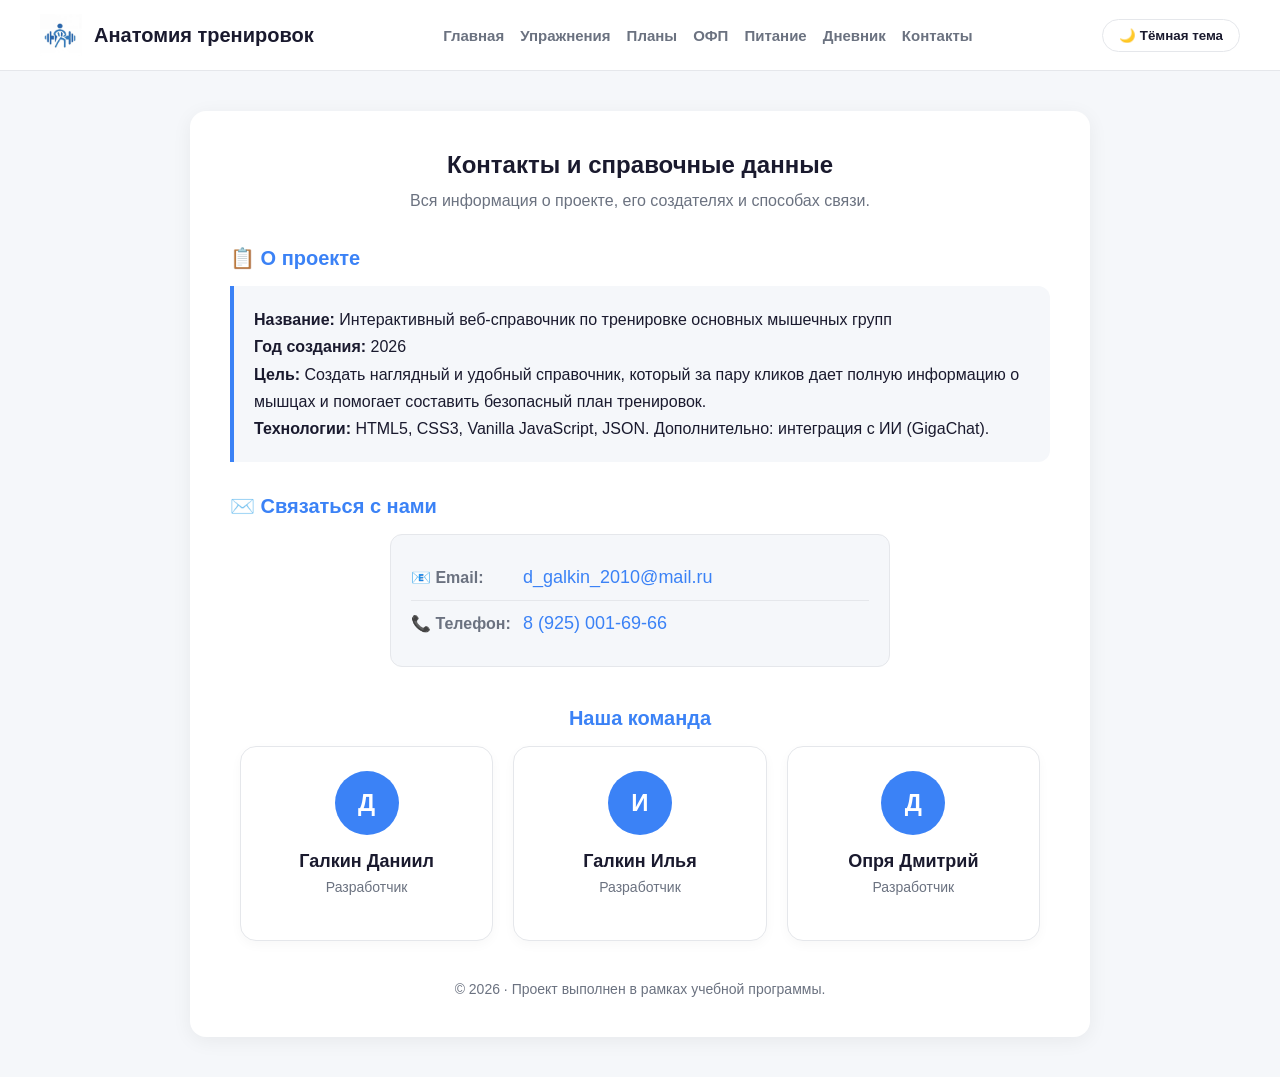
==== contacts.html @ df528e61 "Проект" ====
<!DOCTYPE html>
<html lang="ru">
<head>
  <meta charset="UTF-8">
  <meta name="viewport" content="width=device-width, initial-scale=1.0">
  <title>Контакты и справочные данные</title>
  <link rel="icon" type="image/png" href="images/logo.png">
  <link rel="stylesheet" href="style.css">
</head>
<body>
  <header class="site-header">
    <div class="header-inner">
      <a href="index.html" class="logo">
        <img src="images/logo.png" alt="Логотип" class="logo-img">
        <span>Анатомия тренировок</span>
      </a>
      <nav class="main-nav">
        <a href="index.html">Главная</a>
        <a href="exercises.html">Упражнения</a>
        <a href="plans.html">Планы</a>
        <a href="training.html">ОФП</a>
        <a href="nutrition.html">Питание</a>
        <a href="diary.html">Дневник</a>
        <a href="contacts.html">Контакты</a>
      </nav>
      <button id="theme-toggle" class="theme-btn">🌙 Тёмная тема</button>
    </div>
  </header>

  <section class="section">
    <div class="section-inner content-page" style="max-width: 900px;">
      <h1 style="text-align: center; margin-bottom: 8px;">Контакты и справочные данные</h1>
      <p style="text-align: center; color: var(--text-muted); margin-bottom: 32px;">
        Вся информация о проекте, его создателях и способах связи.
      </p>

      <!-- БЛОК 1: Справочные данные -->
      <h2 style="color: var(--accent); margin-bottom: 16px;">📋 О проекте</h2>
      <div class="project-info-card" style="margin-bottom: 32px;">
        <p><b>Название:</b> Интерактивный веб-справочник по тренировке основных мышечных групп</p>
        <p><b>Год создания:</b> 2026</p>
        <p><b>Цель:</b> Создать наглядный и удобный справочник, который за пару кликов дает полную информацию о мышцах и помогает составить безопасный план тренировок.</p>
        <p><b>Технологии:</b> HTML5, CSS3, Vanilla JavaScript, JSON. Дополнительно: интеграция с ИИ (GigaChat).</p>
      </div>

      <!-- БЛОК 2: Контакты -->
      <h2 style="color: var(--accent); margin-bottom: 16px;">✉️ Связаться с нами</h2>
      <div class="contact-info-block" style="margin-bottom: 40px;">
        <div class="contact-row">
          <span class="contact-label">📧 Email:</span>
          <a href="mailto:d_galkin_2010@mail.ru" class="contact-value">d_galkin_2010@mail.ru</a>
        </div>
        <div class="contact-row">
          <span class="contact-label">📞 Телефон:</span>
          <a href="tel:+79250016966" class="contact-value">8 (925) 001-69-66</a>
        </div>
      </div>

      <!-- БЛОК 3: Авторы -->
      <h2 style="color: var(--accent); margin-bottom: 16px; text-align: center;">Наша команда</h2>
      <div class="authors-grid" style="margin-bottom: 40px;">
        <div class="author-card">
          <div class="author-avatar">Д</div>
          <h3>Галкин Даниил</h3>
          <p>Разработчик</p>
        </div>
        <div class="author-card">
          <div class="author-avatar">И</div>
          <h3>Галкин Илья</h3>
          <p>Разработчик</p>
        </div>
        <div class="author-card">
          <div class="author-avatar">Д</div>
          <h3>Опря Дмитрий</h3>
          <p>Разработчик</p>
        </div>
      </div>
      
      <div style="text-align: center; color: var(--text-muted); font-size: 14px;">
        © 2026 · Проект выполнен в рамках учебной программы.
      </div>
    </div>
  </section>
  
  <script src="theme.js"></script>
</body>
</html>
---- style.css ----
/* ===== ПЕРЕМЕННЫЕ (Светлая тема) ===== */
:root {
  --bg-color: #f5f7fa; 
  --panel-bg: #ffffff; 
  --text-color: #1a1a2e; 
  --text-muted: #6b7280;
  --border-color: #e5e7eb; 
  --accent: #3b82f6; 
  --header-bg: #ffffff;
}

/* ===== ПЕРЕМЕННЫЕ (Темная тема) ===== */
body.dark-theme {
  --bg-color: #121212; 
  --panel-bg: #1e1e1e; 
  --text-color: #e0e0e0; 
  --text-muted: #9ca3af;
  --border-color: #333333; 
  --header-bg: #1e1e1e;
}

/* ===== БАЗОВЫЕ СБРОСЫ ===== */
* { 
  margin: 0; 
  padding: 0; 
  box-sizing: border-box; 
  transition: background-color 0.3s, color 0.3s; 
}

body { 
  font-family: 'Segoe UI', Tahoma, sans-serif; 
  background-color: var(--bg-color); 
  color: var(--text-color); 
  min-height: 100vh; 
}

a { 
  text-decoration: none; 
  color: var(--accent); 
}

/* ===== ШАПКА И НАВИГАЦИЯ ===== */
.site-header { 
  background-color: var(--header-bg); 
  border-bottom: 1px solid var(--border-color); 
  padding: 14px 24px; 
  position: sticky; 
  top: 0; 
  z-index: 100; 
}

.header-inner { 
  display: flex; 
  justify-content: space-between; 
  align-items: center; 
  max-width: 1200px; 
  margin: 0 auto; 
}

/* Логотип */
.logo { 
  display: flex; 
  align-items: center; 
  gap: 12px; 
  text-decoration: none; 
  font-size: 20px; 
  font-weight: 700; 
  color: var(--text-color); 
  transition: opacity 0.2s; 
}
.logo:hover { opacity: 0.8; }
.logo-img { width: 42px; height: 42px; object-fit: contain; }

.main-nav { display: flex; gap: 16px; align-items: center; }
.main-nav a { color: var(--text-muted); font-weight: 600; font-size: 15px; transition: 0.2s; }
.main-nav a:hover { color: var(--accent); }

.theme-btn { 
  background: none; 
  border: 1px solid var(--border-color); 
  color: var(--text-color); 
  padding: 8px 16px; 
  border-radius: 20px; 
  cursor: pointer; 
  font-weight: 600; 
}
.theme-btn:hover { background: var(--border-color); }

/* ===== ОБЛОЖКА (Hero Section) ===== */
.hero-cover {
  min-height: 85vh;
  display: flex;
  align-items: center;
  justify-content: center;
  text-align: center;
  background: linear-gradient(135deg, var(--bg-color) 0%, var(--panel-bg) 100%);
  padding: 40px 20px;
  position: relative;
  overflow: hidden;
}

.hero-cover-content { position: relative; z-index: 1; max-width: 800px; }
.hero-title { font-size: 52px; font-weight: 800; color: var(--text-color); margin-bottom: 16px; line-height: 1.1; letter-spacing: -1px; }
.hero-quote { font-size: 24px; color: var(--accent); font-style: italic; margin-bottom: 40px; font-weight: 600; max-width: 600px; margin-left: auto; margin-right: auto; }

.hero-btn {
  display: inline-block; padding: 16px 40px; background: var(--accent); color: #fff;
  font-size: 18px; font-weight: 600; text-decoration: none; border-radius: 30px;
  transition: all 0.3s ease; box-shadow: 0 4px 15px rgba(59, 130, 246, 0.4);
}
.hero-btn:hover { transform: translateY(-3px); box-shadow: 0 8px 25px rgba(59, 130, 246, 0.5); background: #2563eb; }

@keyframes float { 0% { transform: translateY(0px); } 50% { transform: translateY(-10px); } 100% { transform: translateY(0px); } }

/* ===== ОБЩИЕ СЕКЦИИ ===== */
.section { padding: 40px 24px; }
.hero { text-align: center; margin-bottom: 24px; }
.hero h1 { font-size: 28px; }

/* ===== ГЛАВНАЯ (Модель) ===== */
.layout { display: flex; gap: 24px; max-width: 1200px; margin: 0 auto; align-items: flex-start; }
.model-section { flex: 0 0 340px; background: var(--panel-bg); padding: 20px; border-radius: 16px; box-shadow: 0 4px 20px rgba(0,0,0,0.06); }
.view-toggle { display: flex; gap: 8px; margin-bottom: 16px; }

.toggle-btn { 
  flex: 1; padding: 10px; border: 2px solid var(--border-color); background: var(--panel-bg); 
  color: var(--text-color); border-radius: 10px; cursor: pointer; font-weight: 600; 
}
.toggle-btn.active { background: var(--accent); border-color: var(--accent); color: #fff; }

.body-svg { width: 100%; max-width: 280px; height: auto; display: block; margin: 0 auto; }
.body-svg.hidden { display: none; }
.body-base { fill: #f1f5f9; stroke: #cbd5e1; stroke-width: 1.5; filter: drop-shadow(0px 2px 4px rgba(0,0,0,0.1)); }
body.dark-theme .body-base { fill: #2a2a2a; stroke: #444; }

/* Мышцы с градиентом */
.muscle { 
  fill: url(#muscleGradient); stroke: #2563eb; stroke-width: 1; cursor: pointer; 
  transition: all 0.2s ease; opacity: 0.9; filter: drop-shadow(0px 1px 2px rgba(0,0,0,0.2));
}
#back-view .muscle { fill: url(#muscleGradientBack); }
.muscle:hover { fill: var(--accent); stroke-width: 2; opacity: 1; transform: scale(1.02); filter: drop-shadow(0px 0px 6px rgba(59, 130, 246, 0.6)); }

/* Панель с инфо */
.info-panel { flex: 1; background: var(--panel-bg); padding: 28px; border-radius: 16px; box-shadow: 0 4px 20px rgba(0,0,0,0.06); min-height: 500px; }
.placeholder { text-align: center; color: var(--text-muted); padding-top: 100px; }
.tabs { display: flex; gap: 6px; margin-top: 20px; border-bottom: 2px solid var(--border-color); }
.tab-btn { padding: 10px; border: none; background: none; cursor: pointer; border-bottom: 3px solid transparent; font-weight: 600; color: var(--text-muted); }
.tab-btn.active { color: var(--accent); border-bottom-color: var(--accent); }

/* ===== СКЕЛЕТОНЫ ===== */
.skeleton { background: linear-gradient(90deg, var(--border-color) 25%, var(--bg-color) 50%, var(--border-color) 75%); background-size: 200% 100%; animation: loading 1.5s infinite; border-radius: 8px; margin-bottom: 12px; }
.skeleton.title { height: 32px; width: 60%; }
.skeleton.text { height: 16px; width: 100%; }
.skeleton.image { height: 140px; width: 100%; }
@keyframes loading { 0% { background-position: 200% 0; } 100% { background-position: -200% 0; } }

/* ===== ВКЛАДКИ (Фишки, спорт, факты) ===== */
.styled-list { list-style: none; padding: 0; margin-bottom: 20px; }
.styled-list li { position: relative; padding-left: 28px; margin-bottom: 10px; line-height: 1.5; color: var(--text-color); }
.styled-list li::before { content: '✓'; position: absolute; left: 0; top: 0; color: #10b981; font-weight: bold; font-size: 18px; }

.sport-tags-container { display: flex; flex-wrap: wrap; gap: 8px; margin-bottom: 24px; }
.sport-tag { background: rgba(59, 130, 246, 0.1); color: var(--accent); padding: 6px 12px; border-radius: 20px; font-size: 14px; font-weight: 600; border: 1px solid rgba(59, 130, 246, 0.2); }
body.dark-theme .sport-tag { background: rgba(59, 130, 246, 0.2); border-color: rgba(59, 130, 246, 0.4); }
.fact-box { background: var(--bg-color); border-left: 4px solid #f59e0b; padding: 16px; border-radius: 0 8px 8px 0; font-size: 14px; line-height: 1.6; color: var(--text-color); margin-top: 10px; }

/* ===== ВИДЕО ===== */
.photo-grid { display: grid; grid-template-columns: 1fr 1fr; gap: 12px; margin-top: 16px; }
.photo-card { background: var(--bg-color); border-radius: 10px; overflow: hidden; border: 1px solid var(--border-color); }
.photo-card iframe { width: 100%; height: 180px; border: none; background: #000; }
.photo-card .caption { padding: 8px; text-align: center; font-weight: 600; font-size: 14px; }
.fallback-link { display: block; text-align: center; font-size: 12px; margin-bottom: 10px; color: var(--text-muted); text-decoration: underline; }
.fallback-link:hover { color: var(--accent); }

/* ===== ДОП. БЛОКИ (ИМТ, ИИ, Вода, Таймер) ===== */
.extra-blocks { max-width: 1200px; margin: 24px auto 0; display: grid; grid-template-columns: repeat(auto-fit, minmax(280px, 1fr)); gap: 24px; }
.extra-card { background: var(--panel-bg); padding: 24px; border-radius: 16px; box-shadow: 0 4px 20px rgba(0,0,0,0.06); }
.extra-card h2 { font-size: 20px; margin-bottom: 16px; text-align: center; }
.bmi-form, .ai-form { display: flex; gap: 12px; justify-content: center; flex-wrap: wrap; margin-bottom: 16px; }
.bmi-form input, .ai-form input, .timer-input { padding: 12px; border-radius: 8px; border: 1px solid var(--border-color); background: var(--bg-color); color: var(--text-color); font-size: 16px; flex: 1; min-width: 100px; }
.result-text { text-align: center; font-size: 18px; font-weight: 600; min-height: 30px; }
.result-text span { color: var(--accent); }

/* Шкала ИМТ */
.bmi-scale-wrapper { position: relative; margin-top: 10px; padding-bottom: 20px; }
.bmi-scale-bar { display: flex; height: 12px; border-radius: 6px; overflow: hidden; width: 100%; }
.bmi-zone { height: 100%; }
.zone-under { width: 14%; background: #fbbf24; }
.zone-normal { width: 26%; background: #10b981; }
.zone-over { width: 20%; background: #f97316; }
.zone-obese { width: 40%; background: #ef4444; }
.bmi-marker { position: absolute; top: -4px; width: 20px; height: 20px; background: #fff; border: 3px solid var(--text-color); border-radius: 50%; transform: translateX(-50%); transition: left 0.5s ease-out; box-shadow: 0 2px 5px rgba(0,0,0,0.3); z-index: 2; }
.bmi-scale-labels { display: flex; justify-content: space-between; font-size: 11px; color: var(--text-muted); margin-top: 4px; font-weight: 600; }

/* Вода */
.water-glass:active { transform: scale(0.9); }

/* Таймер */
.timer-select { padding: 12px; border-radius: 8px; border: 1px solid var(--border-color); background: var(--bg-color); color: var(--text-color); font-size: 16px; cursor: pointer; }

/* ===== КАТАЛОГ И ПЛАНЫ ===== */
.exercises-grid { display: grid; grid-template-columns: repeat(auto-fill, minmax(280px, 1fr)); gap: 20px; max-width: 1200px; margin: 0 auto; }
.exercise-card-item { background: var(--panel-bg); border-radius: 12px; overflow: hidden; box-shadow: 0 4px 15px rgba(0,0,0,0.05); border: 1px solid var(--border-color); }
.exercise-card-item iframe { width: 100%; height: 180px; border: none; }
.exercise-card-item .ex-content { padding: 16px; }
.exercise-card-item h3 { margin-bottom: 8px; font-size: 18px; }
.exercise-card-item p { color: var(--text-muted); font-size: 14px; }

.plans-grid { display: grid; grid-template-columns: repeat(auto-fit, minmax(300px, 1fr)); gap: 20px; max-width: 1200px; margin: 0 auto; }
.plan-card { background: var(--panel-bg); padding: 24px; border-radius: 16px; border-top: 4px solid var(--accent); box-shadow: 0 4px 20px rgba(0,0,0,0.06); }
.plan-card h2 { margin-bottom: 12px; }
.plan-card p { color: var(--text-muted); margin-bottom: 16px; font-size: 15px; }
.plan-list { list-style: none; padding: 0; margin-top: 16px; }
.plan-list li { margin-bottom: 16px; padding-bottom: 16px; border-bottom: 1px dashed var(--border-color); font-size: 15px; line-height: 1.6; }
.plan-list li:last-child { border-bottom: none; }

/* ===== ПИТАНИЕ ===== */
.nutrition-grid { display: grid; grid-template-columns: repeat(auto-fit, minmax(280px, 1fr)); gap: 20px; max-width: 1200px; margin: 0 auto; }
.nutrition-card { background: var(--panel-bg); border: 1px solid var(--border-color); border-radius: 16px; padding: 24px; box-shadow: 0 4px 12px rgba(0,0,0,0.03); }
.nutrition-card h3 { color: var(--accent); margin-bottom: 12px; font-size: 18px; }
.nutrition-card p { font-size: 15px; line-height: 1.6; color: var(--text-color); }

/* ===== КОНТАКТЫ ===== */
.content-page { max-width: 800px; margin: 0 auto; background: var(--panel-bg); padding: 40px; border-radius: 16px; box-shadow: 0 4px 20px rgba(0,0,0,0.06); }
.content-page h2 { margin-top: 24px; margin-bottom: 8px; color: var(--accent); font-size: 20px; }
.content-page p { line-height: 1.7; margin-bottom: 16px; }
.tech-list { padding-left: 20px; line-height: 1.8; }

.contact-info-block { background: var(--bg-color); border-radius: 12px; padding: 20px; border: 1px solid var(--border-color); margin: 0 auto; max-width: 500px; }
.contact-row { display: flex; align-items: center; gap: 12px; padding: 12px 0; border-bottom: 1px solid var(--border-color); }
.contact-row:last-child { border-bottom: none; }
.contact-label { font-weight: 600; color: var(--text-muted); min-width: 100px; }
.contact-value { font-size: 18px; font-weight: 500; color: var(--accent); text-decoration: none; transition: 0.2s; }
.contact-value:hover { text-decoration: underline; }

.authors-grid { display: grid; grid-template-columns: repeat(auto-fit, minmax(200px, 1fr)); gap: 20px; max-width: 800px; margin: 0 auto; }
.author-card { background: var(--panel-bg); border: 1px solid var(--border-color); border-radius: 16px; padding: 24px; text-align: center; box-shadow: 0 4px 12px rgba(0,0,0,0.03); transition: transform 0.2s; }
.author-card:hover { transform: translateY(-4px); border-color: var(--accent); }
.author-avatar { width: 64px; height: 64px; background: var(--accent); color: #fff; font-size: 24px; font-weight: 700; display: flex; align-items: center; justify-content: center; border-radius: 50%; margin: 0 auto 16px auto; }
.author-card h3 { margin-bottom: 4px; font-size: 18px; color: var(--text-color); }
.author-card p { color: var(--text-muted); font-size: 14px; }

.project-info-card { background: var(--bg-color); border-left: 4px solid var(--accent); padding: 20px; border-radius: 0 12px 12px 0; margin-bottom: 32px; line-height: 1.8; }
.project-info-card p { margin: 0; color: var(--text-color); }

/* ===== ВКЛАДКИ В УПРАЖНЕНИЯХ ===== */
.exercise-tabs { display: flex; justify-content: center; flex-wrap: wrap; gap: 8px; margin-bottom: 32px; max-width: 1000px; margin-left: auto; margin-right: auto; }
.ex-tab-btn { padding: 12px 24px; border: 2px solid var(--border-color); background: var(--panel-bg); color: var(--text-muted); font-size: 16px; font-weight: 600; border-radius: 30px; cursor: pointer; transition: all 0.2s; }
.ex-tab-btn:hover { border-color: #93c5fd; }
.ex-tab-btn.active { background: var(--accent); border-color: var(--accent); color: #fff; }
.ex-tab-content { display: none; }
.ex-tab-content.active { display: block; animation: fadeIn 0.3s ease; }
@keyframes fadeIn { from { opacity: 0; transform: translateY(5px); } to { opacity: 1; transform: translateY(0); } }

/* ===== АККОРДЕОН ДЛЯ ОФП ===== */
.exercise-accordion { margin-bottom: 12px; border: 1px solid var(--border-color); border-radius: 10px; overflow: hidden; background: var(--panel-bg); }
.accordion-header { padding: 16px; cursor: pointer; display: flex; justify-content: space-between; align-items: center; font-weight: 600; color: var(--text-color); background: var(--bg-color); transition: 0.2s; user-select: none; }
.accordion-header:hover { background: var(--border-color); }
.accordion-header::after { content: '▼'; font-size: 12px; transition: transform 0.3s; }
.exercise-accordion.active .accordion-header::after { transform: rotate(180deg); }
.accordion-content { max-height: 0; overflow: hidden; transition: max-height 0.4s ease-out; background: var(--panel-bg); }
.accordion-content iframe { width: 100%; height: 220px; border: none; display: block; background: #000; }
.accordion-text { padding: 16px; font-size: 14px; color: var(--text-muted); }

/* ===== АДАПТИВ ===== */
@media (max-width: 900px) { 
  .extra-blocks { grid-template-columns: 1fr; } 
  .hero-title { font-size: 36px; }
  .hero-quote { font-size: 18px; }
  .hero-cover { min-height: 70vh; }
}

@media (max-width: 768px) { 
  .layout { flex-direction: column; } 
  .model-section { width: 100%; flex: none; } 
  .main-nav { display: none; } 
  .photo-grid { grid-template-columns: 1fr; } 
  .contact-row { flex-direction: column; align-items: flex-start; gap: 4px; }
  .content-page { padding: 24px; }
  .categories-grid { grid-template-columns: 1fr; }
}
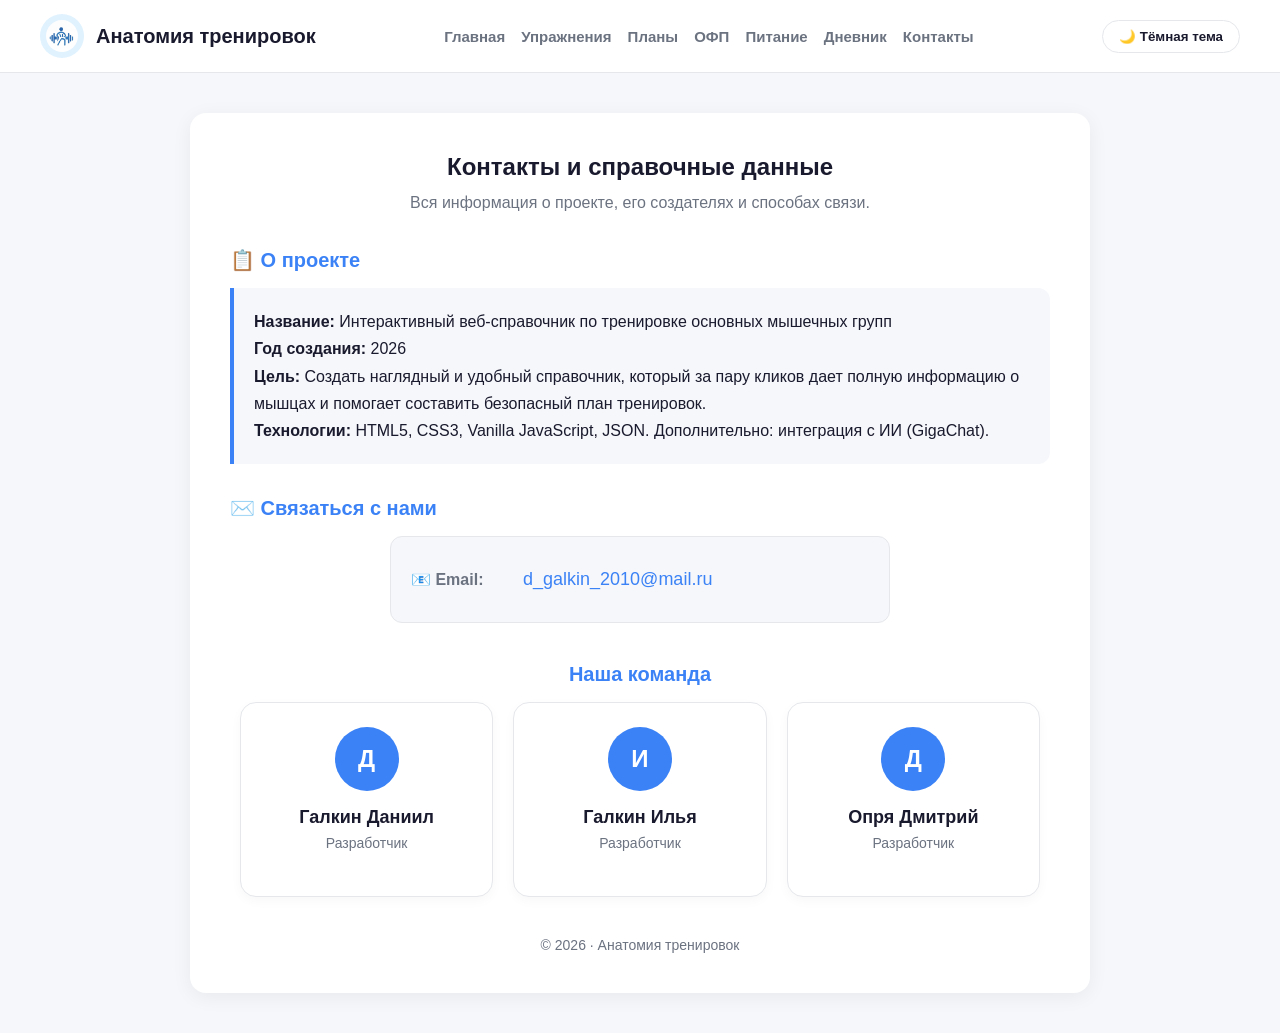
==== commit c7569a18: "Поправил недочеты" ====
--- a/contacts.html
+++ b/contacts.html
@@ -23,6 +23,12 @@
         <a href="diary.html">Дневник</a>
         <a href="contacts.html">Контакты</a>
       </nav>
+            <!-- Кнопка бургер для телефона -->
+      <button class="burger" id="burger-btn">
+        <span></span>
+        <span></span>
+        <span></span>
+      </button>
       <button id="theme-toggle" class="theme-btn">🌙 Тёмная тема</button>
     </div>
   </header>
@@ -50,10 +56,6 @@
           <span class="contact-label">📧 Email:</span>
           <a href="mailto:d_galkin_2010@mail.ru" class="contact-value">d_galkin_2010@mail.ru</a>
         </div>
-        <div class="contact-row">
-          <span class="contact-label">📞 Телефон:</span>
-          <a href="tel:+79250016966" class="contact-value">8 (925) 001-69-66</a>
-        </div>
       </div>
 
       <!-- БЛОК 3: Авторы -->
@@ -77,7 +79,7 @@
       </div>
       
       <div style="text-align: center; color: var(--text-muted); font-size: 14px;">
-        © 2026 · Проект выполнен в рамках учебной программы.
+        © 2026 · Анатомия тренировок
       </div>
     </div>
   </section>
--- a/style.css
+++ b/style.css
@@ -7,6 +7,7 @@
   --border-color: #e5e7eb; 
   --accent: #3b82f6; 
   --header-bg: #ffffff;
+  --logo-bg: #e0f2fe; /* Приятный голубой фон */
 }
 
 /* ===== ПЕРЕМЕННЫЕ (Темная тема) ===== */
@@ -17,6 +18,7 @@
   --text-muted: #9ca3af;
   --border-color: #333333; 
   --header-bg: #1e1e1e;
+  --logo-bg: #1e3a8a; 
 }
 
 /* ===== БАЗОВЫЕ СБРОСЫ ===== */
@@ -32,12 +34,18 @@
   background-color: var(--bg-color); 
   color: var(--text-color); 
   min-height: 100vh; 
-}
-
-a { 
-  text-decoration: none; 
-  color: var(--accent); 
-}
+  user-select: none; 
+  -webkit-user-select: none;
+}
+
+.info-panel p, .plan-card p, .plan-list, .nutrition-card p, .styled-list, 
+.fact-box, .contact-info-block, .contact-value, .tech-list, .project-info-card, 
+.exercise-card-item, .accordion-text, input, textarea {
+  user-select: text;
+  -webkit-user-select: text;
+}
+
+a { text-decoration: none; color: var(--accent); }
 
 /* ===== ШАПКА И НАВИГАЦИЯ ===== */
 .site-header { 
@@ -55,6 +63,7 @@
   align-items: center; 
   max-width: 1200px; 
   margin: 0 auto; 
+  position: relative;
 }
 
 /* Логотип */
@@ -69,7 +78,20 @@
   transition: opacity 0.2s; 
 }
 .logo:hover { opacity: 0.8; }
-.logo-img { width: 42px; height: 42px; object-fit: contain; }
+
+/* МАГИЯ ДЛЯ ЛОГОТИПА */
+.logo-img { 
+  width: 44px; 
+  height: 44px; 
+  object-fit: contain; 
+  border-radius: 50%; 
+  background-color: var(--logo-bg); /* Голубой фон */
+  padding: 6px; 
+  mix-blend-mode: multiply; /* Убирает белый фон картинки, оставляя голубой */
+}
+body.dark-theme .logo-img {
+  mix-blend-mode: screen; /* Для темной темы используем другой режим наложения */
+}
 
 .main-nav { display: flex; gap: 16px; align-items: center; }
 .main-nav a { color: var(--text-muted); font-weight: 600; font-size: 15px; transition: 0.2s; }
@@ -86,7 +108,28 @@
 }
 .theme-btn:hover { background: var(--border-color); }
 
-/* ===== ОБЛОЖКА (Hero Section) ===== */
+/* Бургер-кнопка */
+.burger {
+  display: none; 
+  flex-direction: column;
+  gap: 5px;
+  background: none;
+  border: none;
+  cursor: pointer;
+  padding: 5px;
+  z-index: 1001;
+}
+
+.burger span {
+  display: block;
+  width: 25px;
+  height: 3px;
+  background: var(--text-color);
+  border-radius: 2px;
+  transition: 0.3s;
+}
+
+/* ===== ОБЛОЖКА ===== */
 .hero-cover {
   min-height: 85vh;
   display: flex;
@@ -112,12 +155,12 @@
 
 @keyframes float { 0% { transform: translateY(0px); } 50% { transform: translateY(-10px); } 100% { transform: translateY(0px); } }
 
-/* ===== ОБЩИЕ СЕКЦИИ ===== */
+/* ===== СЕКЦИИ ===== */
 .section { padding: 40px 24px; }
 .hero { text-align: center; margin-bottom: 24px; }
 .hero h1 { font-size: 28px; }
 
-/* ===== ГЛАВНАЯ (Модель) ===== */
+/* ===== ГЛАВНАЯ ===== */
 .layout { display: flex; gap: 24px; max-width: 1200px; margin: 0 auto; align-items: flex-start; }
 .model-section { flex: 0 0 340px; background: var(--panel-bg); padding: 20px; border-radius: 16px; box-shadow: 0 4px 20px rgba(0,0,0,0.06); }
 .view-toggle { display: flex; gap: 8px; margin-bottom: 16px; }
@@ -133,7 +176,6 @@
 .body-base { fill: #f1f5f9; stroke: #cbd5e1; stroke-width: 1.5; filter: drop-shadow(0px 2px 4px rgba(0,0,0,0.1)); }
 body.dark-theme .body-base { fill: #2a2a2a; stroke: #444; }
 
-/* Мышцы с градиентом */
 .muscle { 
   fill: url(#muscleGradient); stroke: #2563eb; stroke-width: 1; cursor: pointer; 
   transition: all 0.2s ease; opacity: 0.9; filter: drop-shadow(0px 1px 2px rgba(0,0,0,0.2));
@@ -141,7 +183,6 @@
 #back-view .muscle { fill: url(#muscleGradientBack); }
 .muscle:hover { fill: var(--accent); stroke-width: 2; opacity: 1; transform: scale(1.02); filter: drop-shadow(0px 0px 6px rgba(59, 130, 246, 0.6)); }
 
-/* Панель с инфо */
 .info-panel { flex: 1; background: var(--panel-bg); padding: 28px; border-radius: 16px; box-shadow: 0 4px 20px rgba(0,0,0,0.06); min-height: 500px; }
 .placeholder { text-align: center; color: var(--text-muted); padding-top: 100px; }
 .tabs { display: flex; gap: 6px; margin-top: 20px; border-bottom: 2px solid var(--border-color); }
@@ -155,7 +196,7 @@
 .skeleton.image { height: 140px; width: 100%; }
 @keyframes loading { 0% { background-position: 200% 0; } 100% { background-position: -200% 0; } }
 
-/* ===== ВКЛАДКИ (Фишки, спорт, факты) ===== */
+/* ===== ВКЛАДКИ ===== */
 .styled-list { list-style: none; padding: 0; margin-bottom: 20px; }
 .styled-list li { position: relative; padding-left: 28px; margin-bottom: 10px; line-height: 1.5; color: var(--text-color); }
 .styled-list li::before { content: '✓'; position: absolute; left: 0; top: 0; color: #10b981; font-weight: bold; font-size: 18px; }
@@ -173,7 +214,7 @@
 .fallback-link { display: block; text-align: center; font-size: 12px; margin-bottom: 10px; color: var(--text-muted); text-decoration: underline; }
 .fallback-link:hover { color: var(--accent); }
 
-/* ===== ДОП. БЛОКИ (ИМТ, ИИ, Вода, Таймер) ===== */
+/* ===== БЛОКИ ИМТ, ИИ и Т.Д. ===== */
 .extra-blocks { max-width: 1200px; margin: 24px auto 0; display: grid; grid-template-columns: repeat(auto-fit, minmax(280px, 1fr)); gap: 24px; }
 .extra-card { background: var(--panel-bg); padding: 24px; border-radius: 16px; box-shadow: 0 4px 20px rgba(0,0,0,0.06); }
 .extra-card h2 { font-size: 20px; margin-bottom: 16px; text-align: center; }
@@ -182,7 +223,6 @@
 .result-text { text-align: center; font-size: 18px; font-weight: 600; min-height: 30px; }
 .result-text span { color: var(--accent); }
 
-/* Шкала ИМТ */
 .bmi-scale-wrapper { position: relative; margin-top: 10px; padding-bottom: 20px; }
 .bmi-scale-bar { display: flex; height: 12px; border-radius: 6px; overflow: hidden; width: 100%; }
 .bmi-zone { height: 100%; }
@@ -193,10 +233,7 @@
 .bmi-marker { position: absolute; top: -4px; width: 20px; height: 20px; background: #fff; border: 3px solid var(--text-color); border-radius: 50%; transform: translateX(-50%); transition: left 0.5s ease-out; box-shadow: 0 2px 5px rgba(0,0,0,0.3); z-index: 2; }
 .bmi-scale-labels { display: flex; justify-content: space-between; font-size: 11px; color: var(--text-muted); margin-top: 4px; font-weight: 600; }
 
-/* Вода */
 .water-glass:active { transform: scale(0.9); }
-
-/* Таймер */
 .timer-select { padding: 12px; border-radius: 8px; border: 1px solid var(--border-color); background: var(--bg-color); color: var(--text-color); font-size: 16px; cursor: pointer; }
 
 /* ===== КАТАЛОГ И ПЛАНЫ ===== */
@@ -226,7 +263,6 @@
 .content-page h2 { margin-top: 24px; margin-bottom: 8px; color: var(--accent); font-size: 20px; }
 .content-page p { line-height: 1.7; margin-bottom: 16px; }
 .tech-list { padding-left: 20px; line-height: 1.8; }
-
 .contact-info-block { background: var(--bg-color); border-radius: 12px; padding: 20px; border: 1px solid var(--border-color); margin: 0 auto; max-width: 500px; }
 .contact-row { display: flex; align-items: center; gap: 12px; padding: 12px 0; border-bottom: 1px solid var(--border-color); }
 .contact-row:last-child { border-bottom: none; }
@@ -253,7 +289,7 @@
 .ex-tab-content.active { display: block; animation: fadeIn 0.3s ease; }
 @keyframes fadeIn { from { opacity: 0; transform: translateY(5px); } to { opacity: 1; transform: translateY(0); } }
 
-/* ===== АККОРДЕОН ДЛЯ ОФП ===== */
+/* ===== АККОРДЕОН ===== */
 .exercise-accordion { margin-bottom: 12px; border: 1px solid var(--border-color); border-radius: 10px; overflow: hidden; background: var(--panel-bg); }
 .accordion-header { padding: 16px; cursor: pointer; display: flex; justify-content: space-between; align-items: center; font-weight: 600; color: var(--text-color); background: var(--bg-color); transition: 0.2s; user-select: none; }
 .accordion-header:hover { background: var(--border-color); }
@@ -274,9 +310,29 @@
 @media (max-width: 768px) { 
   .layout { flex-direction: column; } 
   .model-section { width: 100%; flex: none; } 
-  .main-nav { display: none; } 
   .photo-grid { grid-template-columns: 1fr; } 
   .contact-row { flex-direction: column; align-items: flex-start; gap: 4px; }
   .content-page { padding: 24px; }
-  .categories-grid { grid-template-columns: 1fr; }
+  .burger { display: flex; }
+  .burger.active span:nth-child(1) { transform: translateY(8px) rotate(45deg); }
+  .burger.active span:nth-child(2) { opacity: 0; }
+  .burger.active span:nth-child(3) { transform: translateY(-8px) rotate(-45deg); }
+  
+  .main-nav {
+    display: none; 
+    position: absolute;
+    top: 100%;
+    left: 0;
+    right: 0;
+    background: var(--panel-bg);
+    flex-direction: column;
+    padding: 16px;
+    gap: 12px;
+    border-bottom: 1px solid var(--border-color);
+    box-shadow: 0 4px 10px rgba(0,0,0,0.1);
+    z-index: 1000;
+  }
+  
+  .main-nav.open { display: flex; }
+  .placeholder { display: none; }
 }
